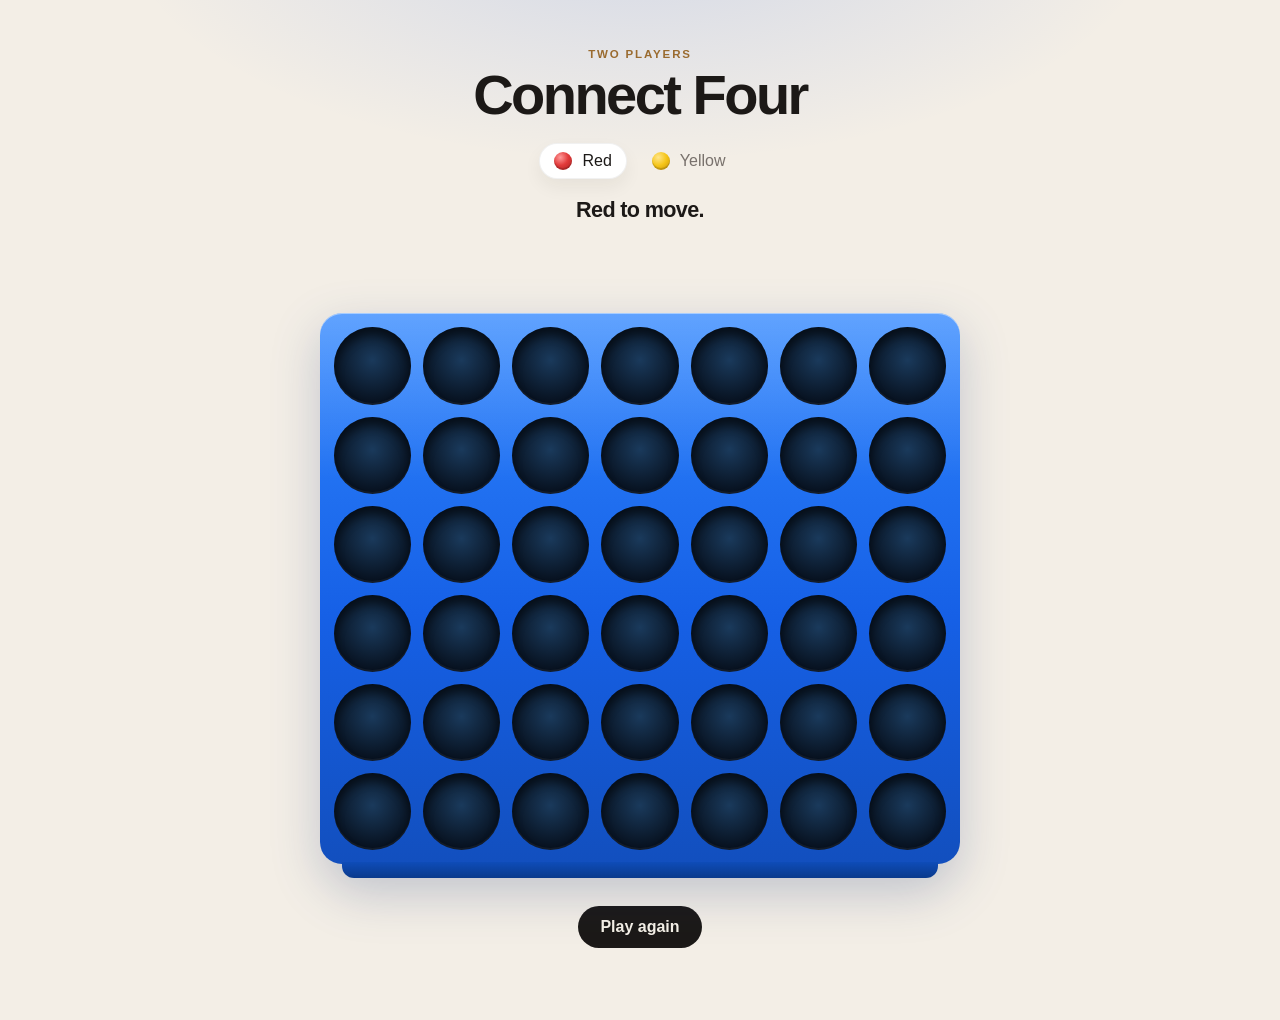
==== index.html @ e29ee91e "Add a local two-player Connect Four board. This first playable slice handles drops, wins, and draws " ====
<!DOCTYPE html>
<html lang="en">
  <head>
    <meta charset="UTF-8">
    <meta name="viewport" content="width=device-width, initial-scale=1">
    <title>Connect Four</title>
    <link rel="stylesheet" href="styles.css">
  </head>
  <body>
    <main class="app">
      <header class="top">
        <p class="kicker">Two players</p>
        <h1>Connect Four</h1>
        <div class="players">
          <div class="player" id="player-one">
            <span class="chip red"></span>
            Red
          </div>
          <div class="player" id="player-two">
            <span class="chip yellow"></span>
            Yellow
          </div>
        </div>
        <p class="status" id="status" role="status"></p>
      </header>

      <div class="stage" id="stage">
        <div class="table">
          <div class="board" id="board" role="group" aria-label="Connect Four board"></div>
          <div class="feet" aria-hidden="true"></div>
        </div>
      </div>

      <button class="restart" id="restart" type="button">Play again</button>
    </main>
    <script src="board.js"></script>
    <script src="main.js"></script>
  </body>
</html>
---- styles.css ----
*,
*::before,
*::after {
  box-sizing: border-box;
}

body {
  margin: 0;
  min-height: 100vh;
  color: #1c1917;
  font-family: "Avenir Next", "Segoe UI", sans-serif;
  background:
    radial-gradient(900px 420px at 50% -8%, rgba(37, 99, 235, 0.16), transparent 58%),
    #f3eee6;
}

button {
  font: inherit;
}

.app {
  width: min(640px, calc(100% - 32px));
  margin: 0 auto;
  padding: 48px 0 72px;
}

.top {
  text-align: center;
}

.kicker {
  margin: 0 0 8px;
  color: #9a6b2f;
  font-size: 0.72rem;
  font-weight: 700;
  letter-spacing: 0.16em;
  text-transform: uppercase;
}

h1 {
  margin: 0;
  font-size: clamp(2.5rem, 6vw, 3.5rem);
  font-weight: 750;
  letter-spacing: -0.045em;
  line-height: 0.95;
}

.players {
  display: flex;
  justify-content: center;
  gap: 10px;
  margin-top: 22px;
}

.player {
  display: flex;
  align-items: center;
  gap: 10px;
  padding: 8px 14px;
  border: 1px solid transparent;
  border-radius: 999px;
  color: #78716c;
}

.player.is-active {
  color: #1c1917;
  background: #fff;
  border-color: rgba(28, 25, 23, 0.06);
  box-shadow: 0 8px 18px rgba(40, 30, 10, 0.06);
}

.chip,
.ghost,
.disc {
  border-radius: 50%;
}

.chip {
  width: 18px;
  height: 18px;
  box-shadow: inset 0 -2px 0 rgba(0, 0, 0, 0.15);
}

.chip.red,
.ghost.red,
.disc.red {
  background: radial-gradient(circle at 35% 30%, #ff9a9a, #e23b3b 46%, #a81f1f);
}

.chip.yellow,
.ghost.yellow,
.disc.yellow {
  background: radial-gradient(circle at 35% 30%, #ffe58a, #f5c518 48%, #c49008);
}

.status {
  min-height: 1.4em;
  margin: 18px 0 0;
  font-size: 1.35rem;
  font-weight: 650;
  letter-spacing: -0.03em;
}

.stage {
  padding-top: 86px;
}

.table {
  filter: drop-shadow(0 16px 24px rgba(18, 52, 120, 0.22));
}

.board {
  --gap: 12px;
  display: grid;
  grid-template-columns: repeat(7, minmax(0, 1fr));
  gap: var(--gap);
  padding: 14px;
  border-radius: 22px;
  background:
    linear-gradient(180deg, rgba(255, 255, 255, 0.24), rgba(255, 255, 255, 0) 30%),
    linear-gradient(180deg, #2f86ff 0%, #1660e6 55%, #124fbe 100%);
  box-shadow: inset 0 1px 0 rgba(255, 255, 255, 0.45);
}

.column {
  position: relative;
  display: grid;
  gap: var(--gap);
  padding: 0;
  border: 0;
  border-radius: 12px;
  background: transparent;
  cursor: pointer;
}

.column:focus-visible {
  outline: 3px solid rgba(255, 255, 255, 0.92);
  outline-offset: 3px;
}

.column:disabled {
  cursor: not-allowed;
}

.stage.is-over .column:disabled {
  cursor: default;
}

.column::before {
  content: "";
  position: absolute;
  inset: 0;
  border-radius: 12px;
  pointer-events: none;
}

.column:hover::before,
.column:focus-visible::before {
  background: rgba(255, 255, 255, 0.08);
}

.column:disabled::before {
  background: transparent;
}

.ghost {
  position: absolute;
  left: 50%;
  bottom: calc(100% + 12px);
  width: 78%;
  aspect-ratio: 1;
  opacity: 0;
  transform: translateX(-50%);
  pointer-events: none;
  box-shadow:
    inset 0 -5px 6px rgba(0, 0, 0, 0.16),
    0 6px 8px rgba(0, 0, 0, 0.12);
  transition: opacity 120ms linear;
}

.column:hover .ghost,
.column:focus-visible .ghost {
  opacity: 0.95;
}

.column:disabled .ghost {
  opacity: 0;
}

.slot {
  display: grid;
  place-items: center;
  aspect-ratio: 1;
  border-radius: 50%;
  background: radial-gradient(circle at 50% 42%, #1a3a5c 0%, #07111f 72%);
  box-shadow:
    inset 0 8px 10px rgba(0, 0, 0, 0.45),
    inset 0 -2px 0 rgba(255, 255, 255, 0.05);
}

.disc {
  position: relative;
  width: 86%;
  height: 86%;
  box-shadow:
    inset 0 -6px 8px rgba(0, 0, 0, 0.18),
    0 5px 8px rgba(0, 0, 0, 0.16);
}

.disc::after {
  content: "";
  position: absolute;
  top: 12%;
  left: 18%;
  width: 42%;
  height: 28%;
  border-radius: 50%;
  background: rgba(255, 255, 255, 0.42);
  transform: rotate(-18deg);
}

.disc.is-falling {
  animation: fall 0.34s cubic-bezier(0.2, 0.75, 0.25, 1);
}

.slot.is-win .disc {
  box-shadow:
    0 0 0 3px #fff8ea,
    0 0 16px rgba(255, 248, 234, 0.85),
    inset 0 -6px 8px rgba(0, 0, 0, 0.18);
}

.feet {
  height: 16px;
  margin: -2px 22px 0;
  border-radius: 0 0 12px 12px;
  background: linear-gradient(180deg, #0e4cb8, #0a3a8c);
}

.restart {
  display: block;
  margin: 28px auto 0;
  padding: 12px 22px;
  border: 0;
  border-radius: 999px;
  background: #1c1917;
  color: #f6f1e8;
  font-weight: 650;
  cursor: pointer;
}

.restart:hover {
  background: #292524;
}

.restart:focus-visible {
  outline: 3px solid #1c1917;
  outline-offset: 3px;
}

@keyframes fall {
  from {
    transform: translateY(calc(var(--fall) * -1));
  }
  to {
    transform: translateY(0);
  }
}

@media (max-width: 560px) {
  .board,
  .column {
    --gap: 8px;
  }

  .board {
    padding: 10px;
    border-radius: 16px;
  }

  .stage {
    padding-top: 64px;
  }
}

@media (prefers-reduced-motion: reduce) {
  .ghost {
    transition: none;
  }

  .disc.is-falling {
    animation: none;
  }
}
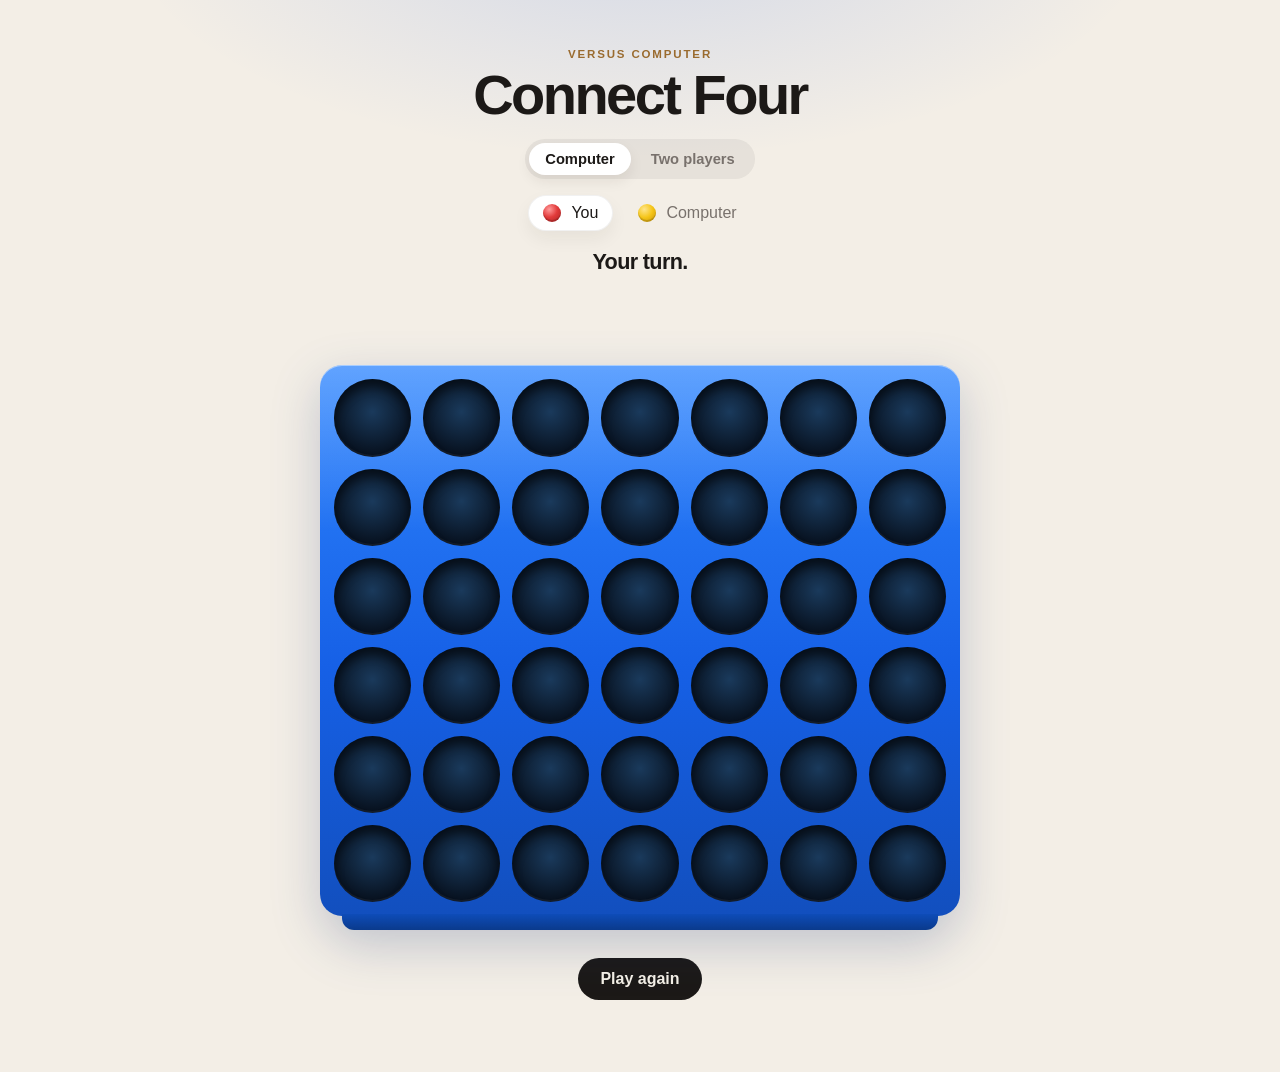
==== commit 592ee59e: "Bot player implementation" ====
--- a/index.html
+++ b/index.html
@@ -9,16 +9,24 @@
   <body>
     <main class="app">
       <header class="top">
-        <p class="kicker">Two players</p>
+        <p class="kicker" id="kicker">Versus computer</p>
         <h1>Connect Four</h1>
+        <div class="modes" role="group" aria-label="Who plays yellow">
+          <button class="mode is-selected" id="mode-computer" type="button" aria-pressed="true">
+            Computer
+          </button>
+          <button class="mode" id="mode-people" type="button" aria-pressed="false">
+            Two players
+          </button>
+        </div>
         <div class="players">
           <div class="player" id="player-one">
             <span class="chip red"></span>
-            Red
+            <span id="player-one-name">You</span>
           </div>
           <div class="player" id="player-two">
             <span class="chip yellow"></span>
-            Yellow
+            <span id="player-two-name">Computer</span>
           </div>
         </div>
         <p class="status" id="status" role="status"></p>
@@ -34,6 +42,7 @@
       <button class="restart" id="restart" type="button">Play again</button>
     </main>
     <script src="board.js"></script>
+    <script src="ai.js"></script>
     <script src="main.js"></script>
   </body>
 </html>
--- a/styles.css
+++ b/styles.css
@@ -45,11 +45,44 @@
   line-height: 0.95;
 }
 
+.modes {
+  display: flex;
+  justify-content: center;
+  width: fit-content;
+  margin: 18px auto 0;
+  padding: 4px;
+  gap: 4px;
+  border-radius: 999px;
+  background: rgba(28, 25, 23, 0.06);
+}
+
+.mode {
+  border: 0;
+  border-radius: 999px;
+  padding: 8px 16px;
+  background: transparent;
+  color: #78716c;
+  font-size: 0.92rem;
+  font-weight: 650;
+  cursor: pointer;
+}
+
+.mode.is-selected {
+  background: #fff;
+  color: #1c1917;
+  box-shadow: 0 6px 14px rgba(40, 30, 10, 0.08);
+}
+
+.mode:focus-visible {
+  outline: 3px solid #1c1917;
+  outline-offset: 2px;
+}
+
 .players {
   display: flex;
   justify-content: center;
   gap: 10px;
-  margin-top: 22px;
+  margin-top: 16px;
 }
 
 .player {
@@ -67,6 +100,10 @@
   background: #fff;
   border-color: rgba(28, 25, 23, 0.06);
   box-shadow: 0 8px 18px rgba(40, 30, 10, 0.06);
+}
+
+.player.is-thinking .chip {
+  animation: pulse 0.9s ease-in-out infinite;
 }
 
 .chip,
@@ -144,6 +181,10 @@
 
 .stage.is-over .column:disabled {
   cursor: default;
+}
+
+.stage.is-thinking .column:disabled {
+  cursor: progress;
 }
 
 .column::before {
@@ -267,6 +308,12 @@
   }
 }
 
+@keyframes pulse {
+  50% {
+    transform: scale(0.86);
+  }
+}
+
 @media (max-width: 560px) {
   .board,
   .column {
@@ -288,7 +335,8 @@
     transition: none;
   }
 
-  .disc.is-falling {
+  .disc.is-falling,
+  .player.is-thinking .chip {
     animation: none;
   }
 }
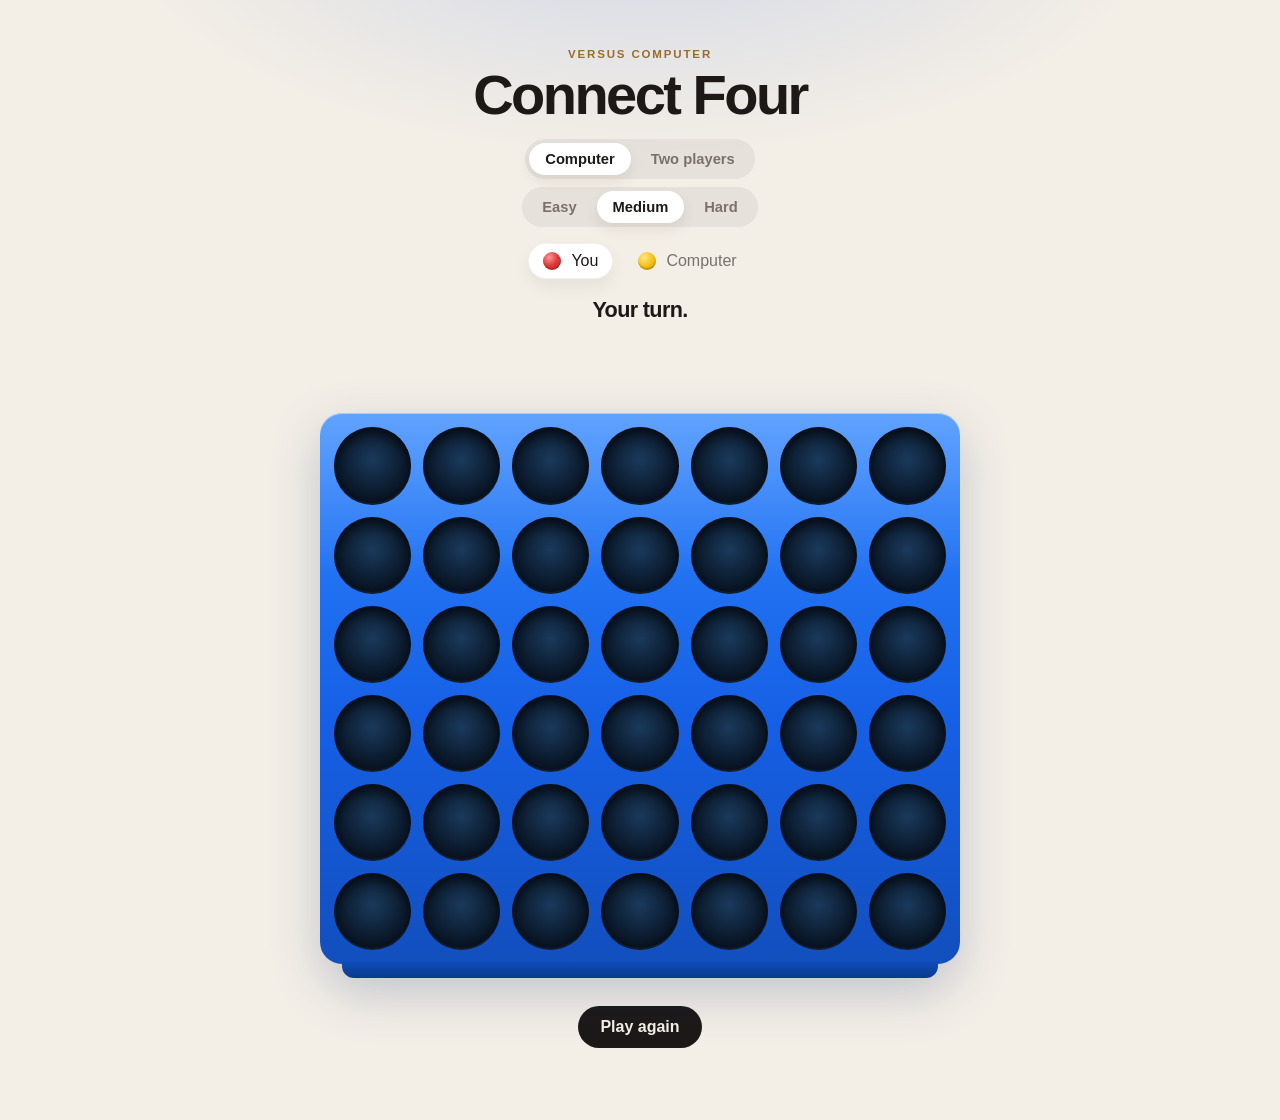
==== commit 2d9dd7c3: "Let players choose how hard the computer plays. Easy looks only a move or two ahead and sometimes sl" ====
--- a/index.html
+++ b/index.html
@@ -18,6 +18,13 @@
           <button class="mode" id="mode-people" type="button" aria-pressed="false">
             Two players
           </button>
+        </div>
+        <div class="modes" id="difficulties" role="group" aria-label="Computer difficulty">
+          <button class="mode" id="difficulty-easy" type="button" aria-pressed="false">Easy</button>
+          <button class="mode is-selected" id="difficulty-medium" type="button" aria-pressed="true">
+            Medium
+          </button>
+          <button class="mode" id="difficulty-hard" type="button" aria-pressed="false">Hard</button>
         </div>
         <div class="players">
           <div class="player" id="player-one">
--- a/styles.css
+++ b/styles.css
@@ -54,6 +54,14 @@
   gap: 4px;
   border-radius: 999px;
   background: rgba(28, 25, 23, 0.06);
+}
+
+.modes + .modes {
+  margin-top: 8px;
+}
+
+.modes[hidden] {
+  display: none !important;
 }
 
 .mode {
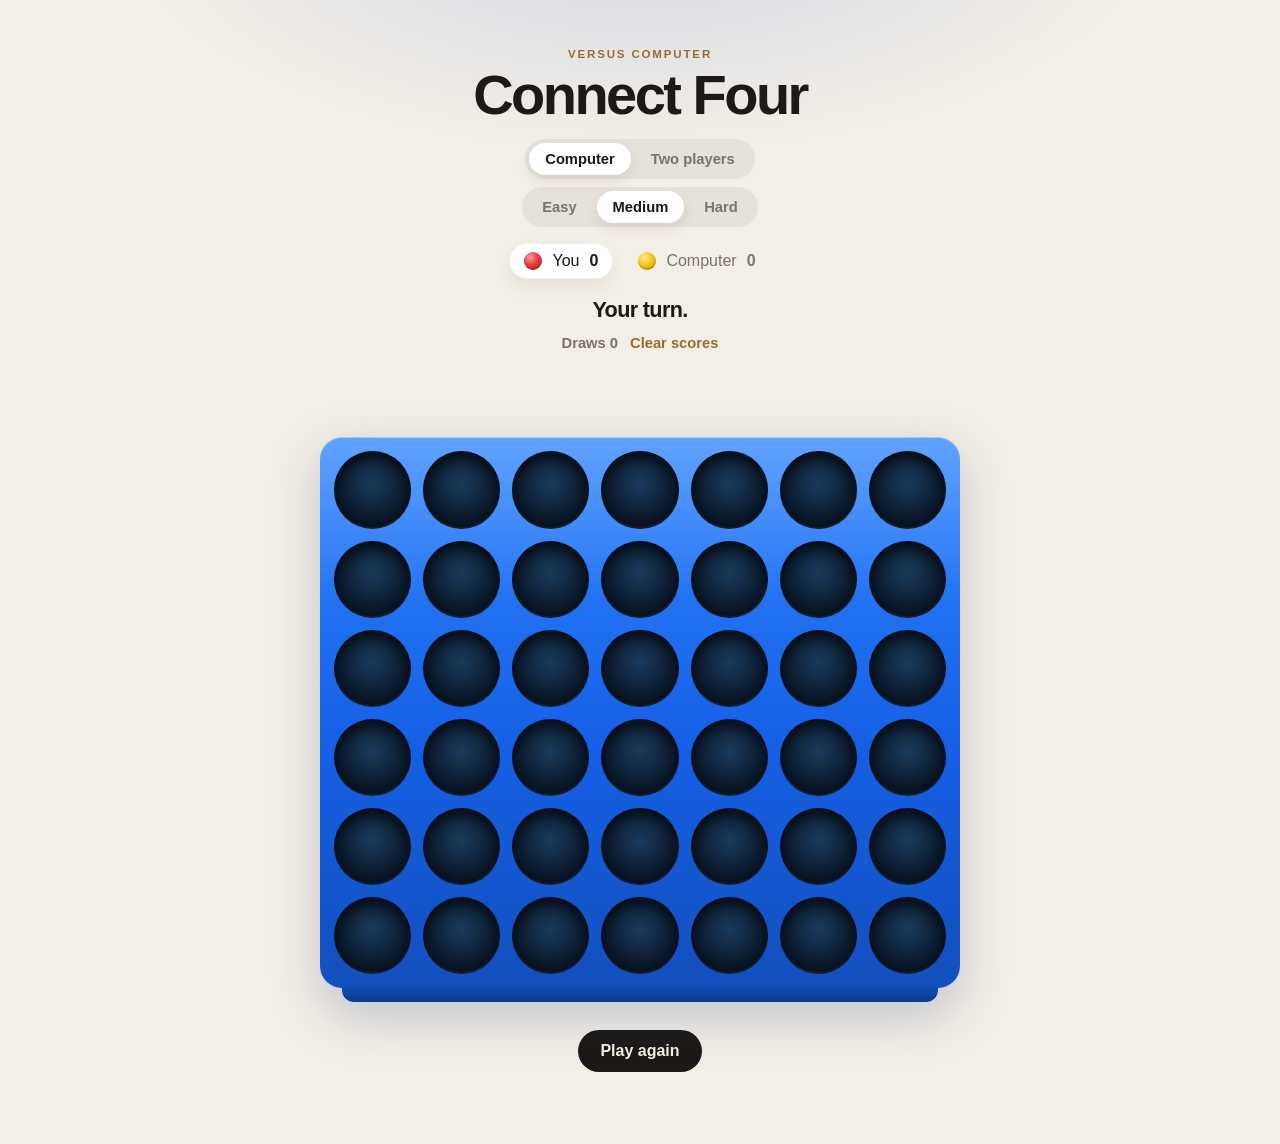
==== commit a1b86603: "Keep a scoreboard for wins and draws. Each mode has its own tally, stored in the browser, and Clear " ====
--- a/index.html
+++ b/index.html
@@ -30,13 +30,19 @@
           <div class="player" id="player-one">
             <span class="chip red"></span>
             <span id="player-one-name">You</span>
+            <span class="tally" id="player-one-score">0</span>
           </div>
           <div class="player" id="player-two">
             <span class="chip yellow"></span>
             <span id="player-two-name">Computer</span>
+            <span class="tally" id="player-two-score">0</span>
           </div>
         </div>
         <p class="status" id="status" role="status"></p>
+        <p class="draws">
+          <span id="draws">Draws 0</span>
+          <button class="linkish" id="clear-scores" type="button">Clear scores</button>
+        </p>
       </header>
 
       <div class="stage" id="stage">
--- a/styles.css
+++ b/styles.css
@@ -112,6 +112,41 @@
 
 .player.is-thinking .chip {
   animation: pulse 0.9s ease-in-out infinite;
+}
+
+.tally {
+  min-width: 1ch;
+  font-variant-numeric: tabular-nums;
+  font-weight: 750;
+}
+
+.draws {
+  display: flex;
+  justify-content: center;
+  align-items: center;
+  gap: 12px;
+  margin: 8px 0 0;
+  color: #78716c;
+  font-size: 0.92rem;
+  font-weight: 650;
+}
+
+.linkish {
+  border: 0;
+  padding: 0;
+  background: none;
+  color: #9a6b2f;
+  font-weight: 700;
+  cursor: pointer;
+}
+
+.linkish:hover {
+  color: #1c1917;
+}
+
+.linkish:focus-visible {
+  outline: 3px solid #1c1917;
+  outline-offset: 3px;
 }
 
 .chip,
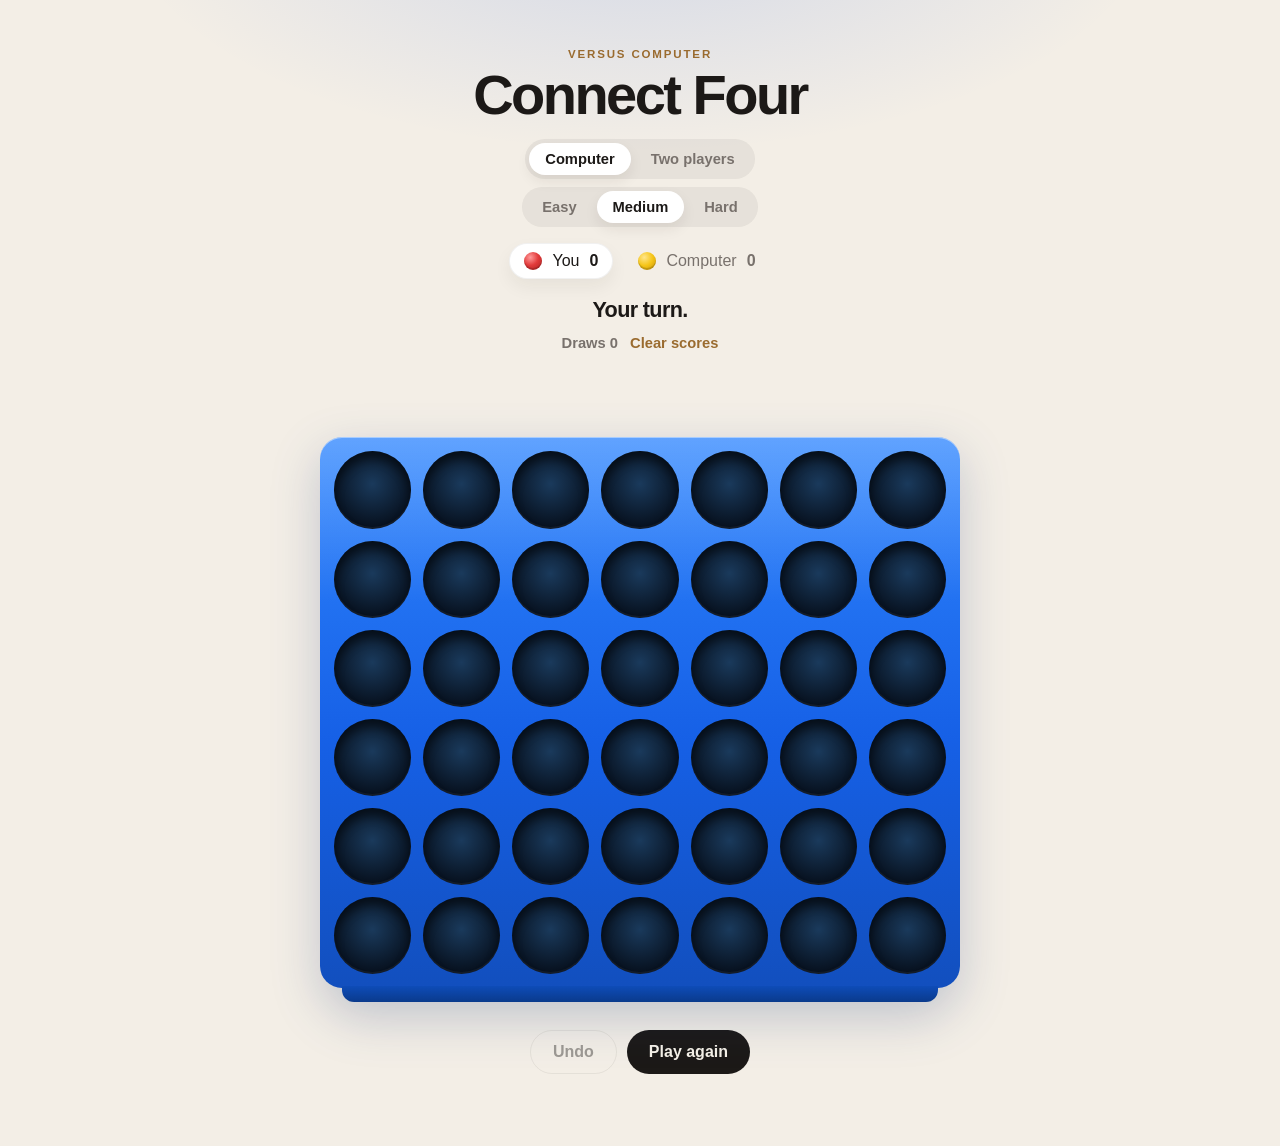
==== commit a30bed01: "Take back the last drop. Against the computer, undo also removes Yellow's reply and any point that m" ====
--- a/index.html
+++ b/index.html
@@ -52,7 +52,10 @@
         </div>
       </div>
 
-      <button class="restart" id="restart" type="button">Play again</button>
+      <div class="actions">
+        <button class="secondary" id="undo" type="button">Undo</button>
+        <button class="restart" id="restart" type="button">Play again</button>
+      </div>
     </main>
     <script src="board.js"></script>
     <script src="ai.js"></script>
--- a/styles.css
+++ b/styles.css
@@ -321,23 +321,51 @@
   background: linear-gradient(180deg, #0e4cb8, #0a3a8c);
 }
 
+.actions {
+  display: flex;
+  flex-wrap: wrap;
+  justify-content: center;
+  gap: 10px;
+  margin-top: 28px;
+}
+
+.restart,
+.secondary {
+  display: block;
+  margin: 0;
+  padding: 12px 22px;
+  border-radius: 999px;
+  font-weight: 650;
+  cursor: pointer;
+}
+
 .restart {
-  display: block;
-  margin: 28px auto 0;
-  padding: 12px 22px;
   border: 0;
-  border-radius: 999px;
   background: #1c1917;
   color: #f6f1e8;
-  font-weight: 650;
-  cursor: pointer;
+}
+
+.secondary {
+  border: 1px solid rgba(28, 25, 23, 0.16);
+  background: transparent;
+  color: #1c1917;
+}
+
+.secondary:hover {
+  background: rgba(28, 25, 23, 0.05);
+}
+
+.secondary:disabled {
+  opacity: 0.4;
+  cursor: not-allowed;
 }
 
 .restart:hover {
   background: #292524;
 }
 
-.restart:focus-visible {
+.restart:focus-visible,
+.secondary:focus-visible {
   outline: 3px solid #1c1917;
   outline-offset: 3px;
 }
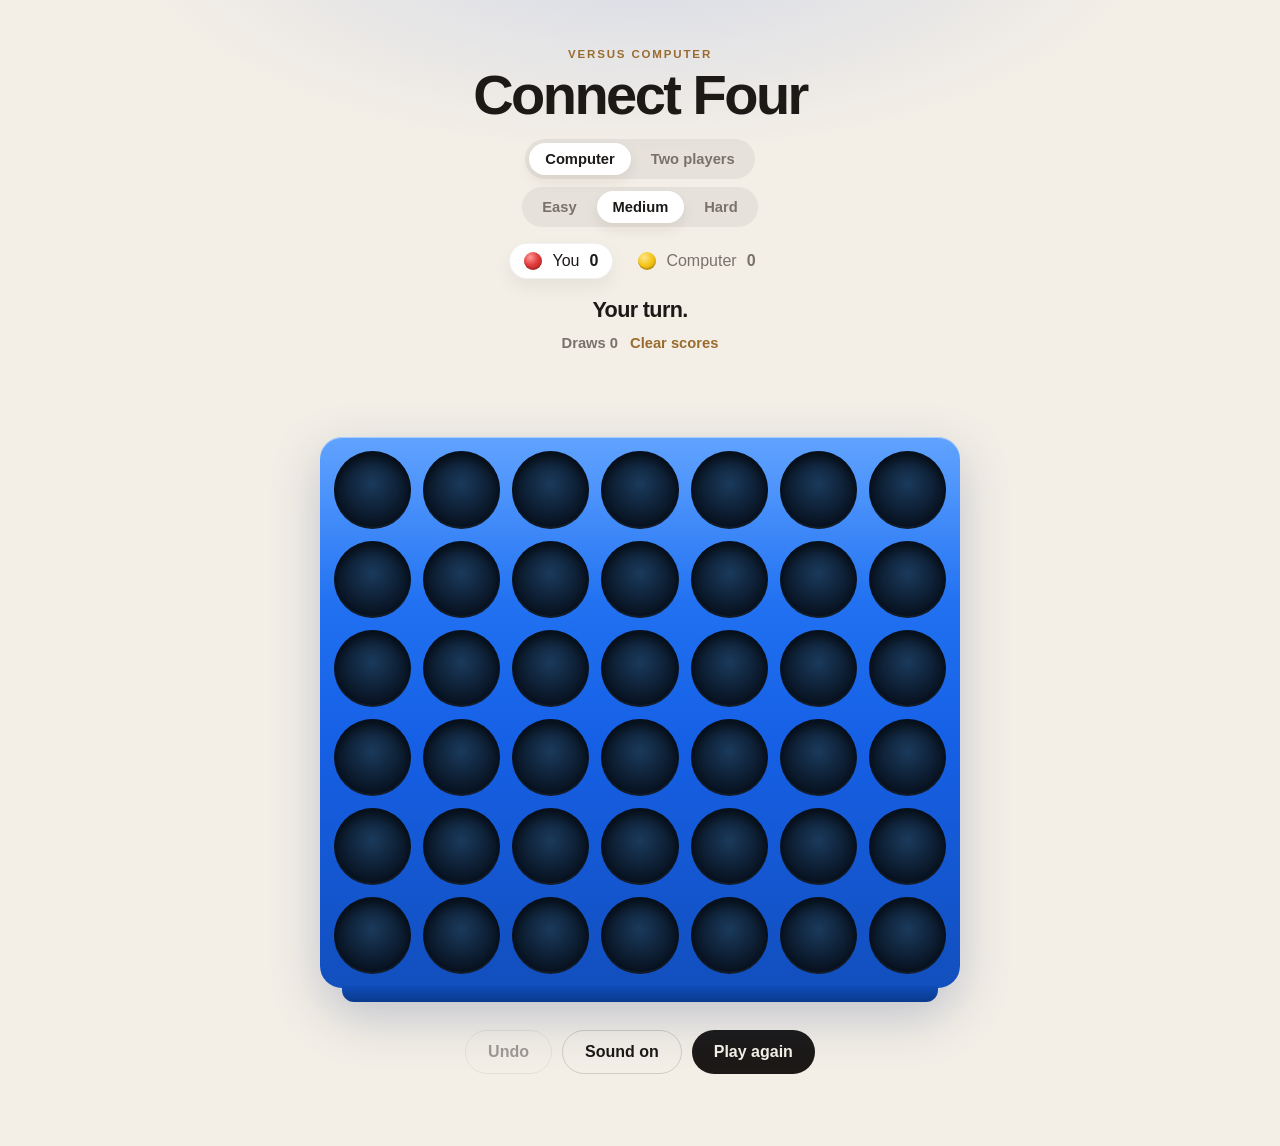
==== commit df1622ff: "Play a short note when a disc lands. Sound on marks a drop and a win, and the switch is remembered i" ====
--- a/index.html
+++ b/index.html
@@ -54,6 +54,7 @@
 
       <div class="actions">
         <button class="secondary" id="undo" type="button">Undo</button>
+        <button class="secondary" id="sound" type="button" aria-pressed="true">Sound on</button>
         <button class="restart" id="restart" type="button">Play again</button>
       </div>
     </main>
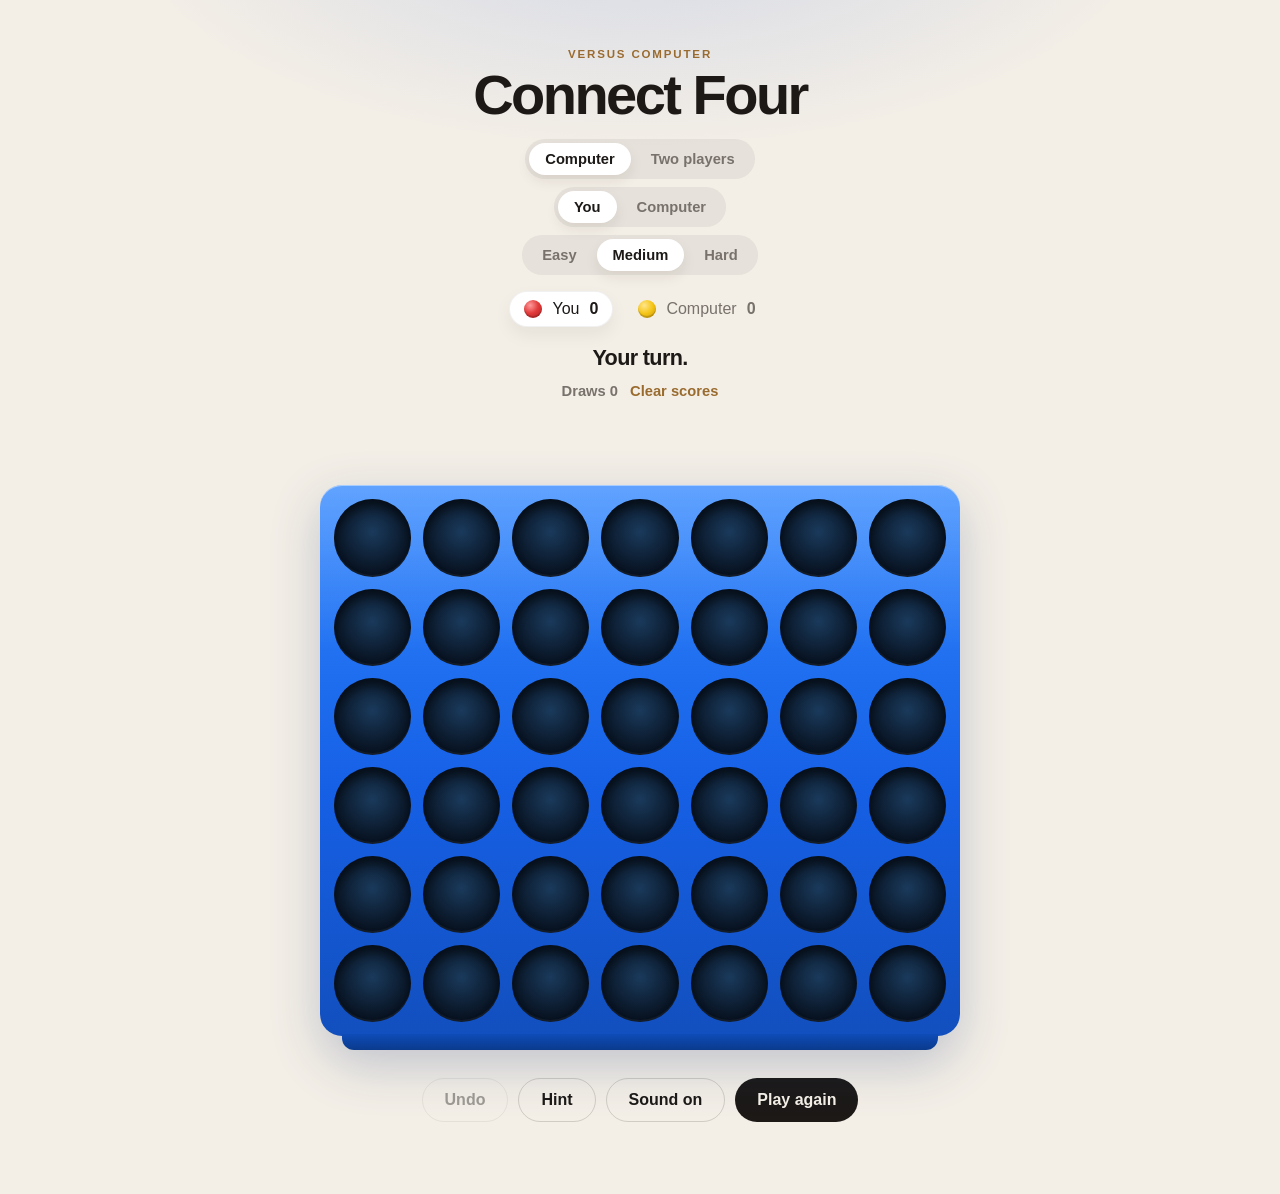
==== commit 304e10ba: "New features such a celebration and hint button" ====
--- a/index.html
+++ b/index.html
@@ -17,6 +17,14 @@
           </button>
           <button class="mode" id="mode-people" type="button" aria-pressed="false">
             Two players
+          </button>
+        </div>
+        <div class="modes" id="starters" role="group" aria-label="Who moves first">
+          <button class="mode is-selected" id="start-first" type="button" aria-pressed="true">
+            You
+          </button>
+          <button class="mode" id="start-second" type="button" aria-pressed="false">
+            Computer
           </button>
         </div>
         <div class="modes" id="difficulties" role="group" aria-label="Computer difficulty">
@@ -54,6 +62,7 @@
 
       <div class="actions">
         <button class="secondary" id="undo" type="button">Undo</button>
+        <button class="secondary" id="hint" type="button">Hint</button>
         <button class="secondary" id="sound" type="button" aria-pressed="true">Sound on</button>
         <button class="restart" id="restart" type="button">Play again</button>
       </div>
--- a/styles.css
+++ b/styles.css
@@ -245,6 +245,16 @@
 
 .column:disabled::before {
   background: transparent;
+}
+
+.column.is-hint::before {
+  background: rgba(255, 255, 255, 0.18);
+  box-shadow: inset 0 0 0 3px rgba(255, 255, 255, 0.85);
+  animation: hint 0.9s ease-in-out infinite;
+}
+
+.column.is-hint .ghost {
+  opacity: 0.95;
 }
 
 .ghost {
@@ -307,6 +317,15 @@
   animation: fall 0.34s cubic-bezier(0.2, 0.75, 0.25, 1);
 }
 
+.slot.is-last .disc::before {
+  content: "";
+  position: absolute;
+  inset: 30%;
+  border: 3px solid rgba(255, 255, 255, 0.9);
+  border-radius: 50%;
+  box-shadow: 0 0 0 1px rgba(0, 0, 0, 0.12);
+}
+
 .slot.is-win .disc {
   box-shadow:
     0 0 0 3px #fff8ea,
@@ -385,6 +404,12 @@
   }
 }
 
+@keyframes hint {
+  50% {
+    opacity: 0.45;
+  }
+}
+
 @media (max-width: 560px) {
   .board,
   .column {
@@ -407,7 +432,8 @@
   }
 
   .disc.is-falling,
-  .player.is-thinking .chip {
+  .player.is-thinking .chip,
+  .column.is-hint::before {
     animation: none;
   }
 }
